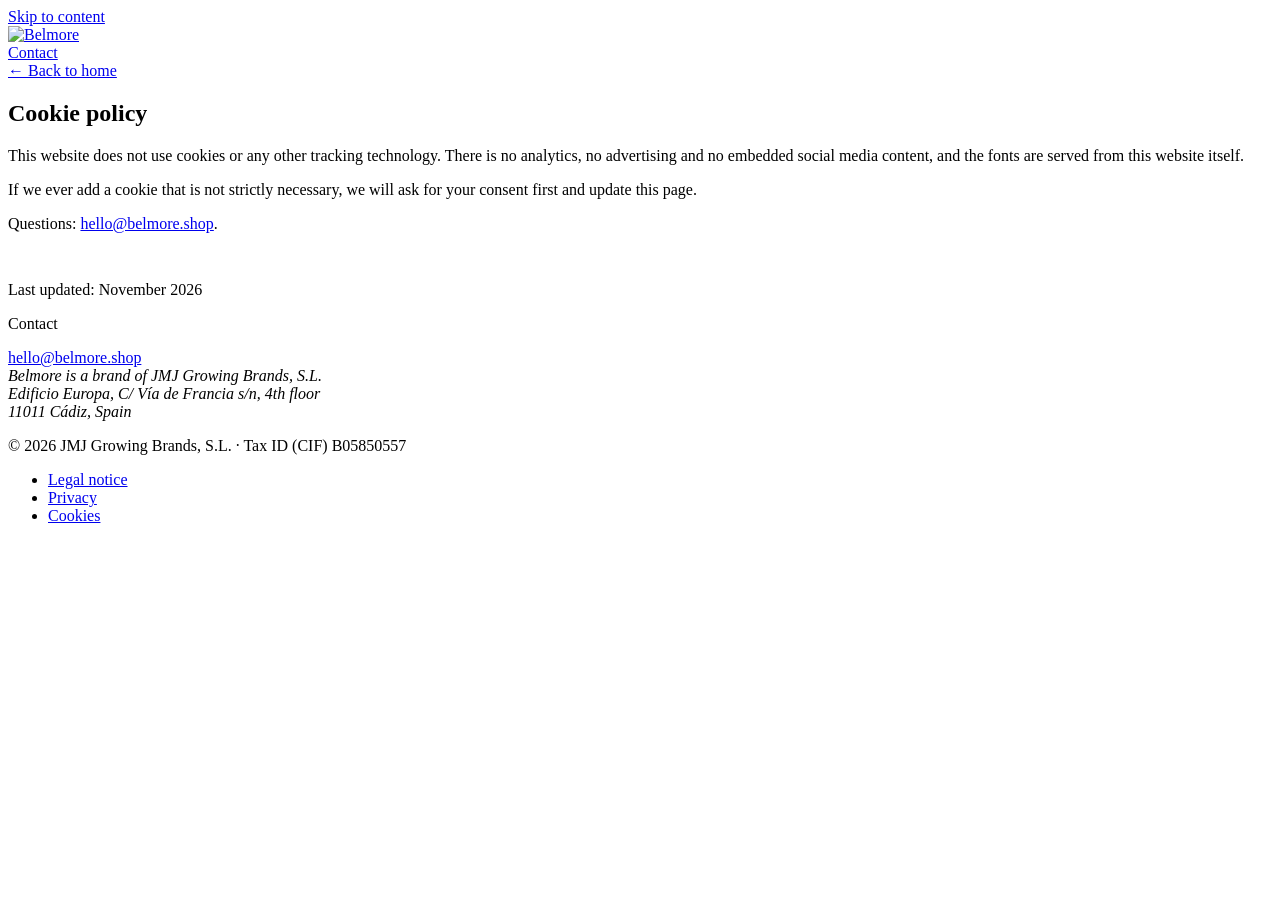
==== cookies.html @ 7d1f5de9 "Add files via upload" ====
<!doctype html>
<html lang="en-GB">
<head>
<meta charset="utf-8">
<meta name="viewport" content="width=device-width, initial-scale=1">
<title>Cookie policy · Belmore</title>
<meta name="description" content="Belmore. Home. Sport. Family. Survival. No slogans, no fluff: just small things that hit deep. Coming soon.">
<meta property="og:title" content="Belmore">
<meta property="og:description" content="Belmore. Home. Sport. Family. Survival. No slogans, no fluff: just small things that hit deep. Coming soon.">
<meta property="og:type" content="website">
<meta property="og:url" content="https://belmore.shop/cookies.html">
<meta property="og:image" content="https://belmore.shop/assets/img/mountain-1200.webp">
<meta name="theme-color" content="#121413">
<link rel="canonical" href="https://belmore.shop/cookies.html">
<link rel="icon" href="assets/img/favicon.png" type="image/png">
<link rel="apple-touch-icon" href="assets/img/apple-touch-icon.png">
<link rel="stylesheet" href="assets/site.css">
</head>
<body class="page">
<a class="skip" href="#main">Skip to content</a>
<header class="site-header">
  <div class="wrap">
    <a class="brand" href="./" aria-label="Belmore, home"><img src="assets/img/logo-260.png" srcset="assets/img/logo-260.png 1x, assets/img/logo-520.png 2x" alt="Belmore" width="260" height="107"></a>
    <nav class="nav" aria-label="Main"><a href="./#contact">Contact</a></nav>
  </div>
</header>
<main id="main">
<article class="wrap prose">
<a class="back" href="./">← Back to home</a>
<h1>Cookie policy</h1>

<p>This website does not use cookies or any other tracking technology. There is no analytics, no advertising and no embedded social media content, and the fonts are served from this website itself.</p>
<p>If we ever add a cookie that is not strictly necessary, we will ask for your consent first and update this page.</p>
<p>Questions: <a href="mailto:hello@belmore.shop">hello@belmore.shop</a>.</p>
<p class="label" style="margin-top:3rem">Last updated: November 2026</p>
</article>
</main>

<footer class="site-footer" id="contact">
  <div class="wrap">
    <div class="top">
      <div>
        <p class="label">Contact</p>
        <a class="mail" href="mailto:hello@belmore.shop">hello@belmore.shop</a>
      </div>
      <address class="address">Belmore is a brand of JMJ Growing Brands, S.L.<br>Edificio Europa, C/ Vía de Francia s/n, 4th floor<br>11011 Cádiz, Spain</address>
    </div>
    <div class="legal">
      <p>© 2026 JMJ Growing Brands, S.L. · Tax ID (CIF) B05850557</p>
      <ul>
        <li><a href="legal-notice.html">Legal notice</a></li>
        <li><a href="privacy.html">Privacy</a></li>
        <li><a href="cookies.html">Cookies</a></li>
      </ul>
    </div>
  </div>
</footer>
</body>
</html>
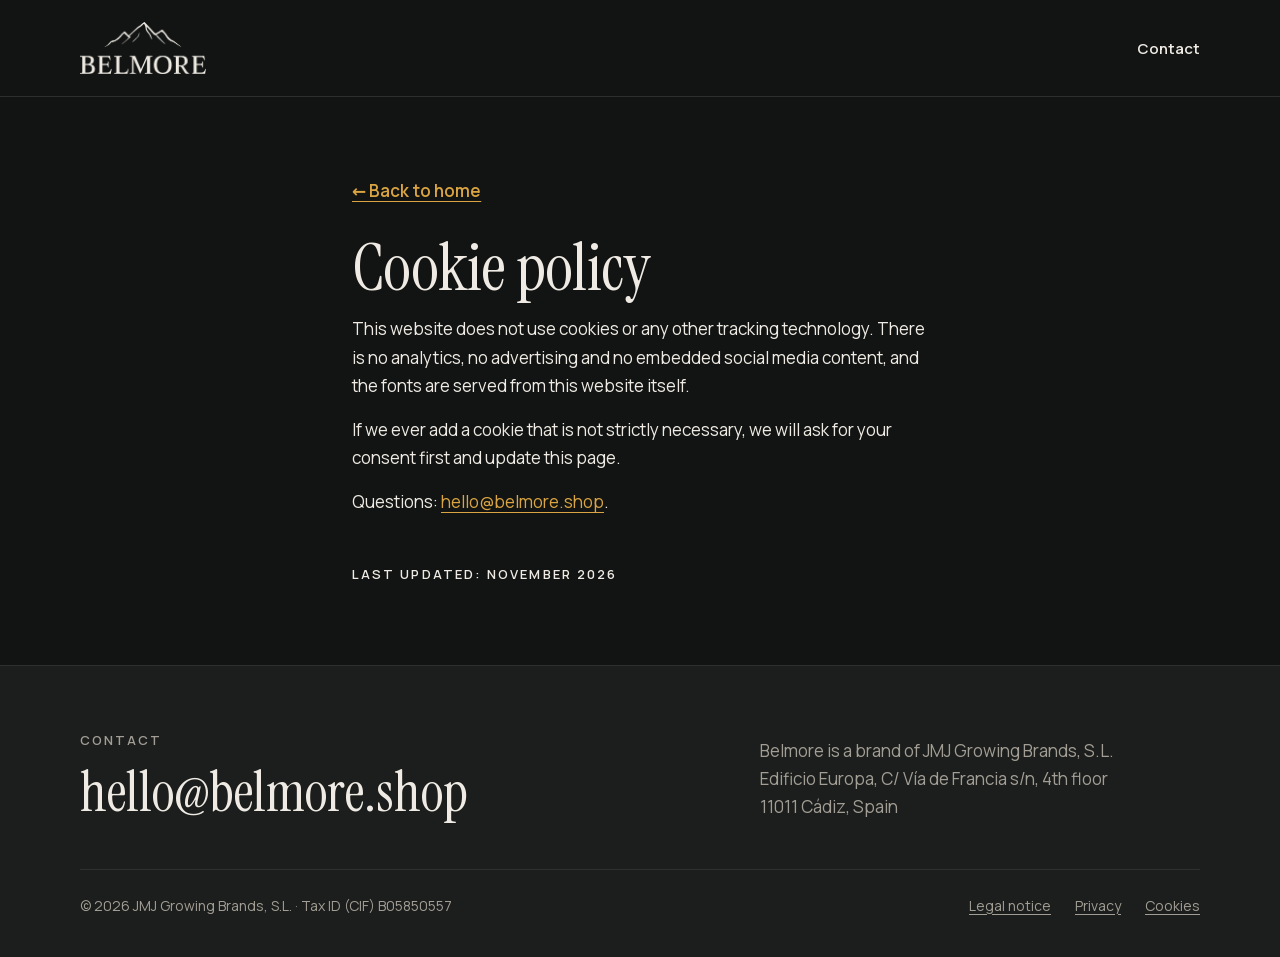
==== commit 1b024139: "Add files via upload" ====
--- a/cookies.html
+++ b/cookies.html
@@ -41,9 +41,9 @@
     <div class="top">
       <div>
         <p class="label">Contact</p>
-        <a class="mail" href="mailto:hello@belmore.shop">hello@belmore.shop</a>
+        <a class="mail" href="mailto:hello@belmore.shop">hello@<wbr>belmore.shop</a>
       </div>
-      <address class="address">Belmore is a brand of JMJ Growing Brands, S.L.<br>Edificio Europa, C/ Vía de Francia s/n, 4th floor<br>11011 Cádiz, Spain</address>
+      <div><address class="address">Belmore is a brand of JMJ Growing Brands, S.L.<br>Edificio Europa, C/ Vía de Francia s/n, 4th floor<br>11011 Cádiz, Spain</address></div>
     </div>
     <div class="legal">
       <p>© 2026 JMJ Growing Brands, S.L. · Tax ID (CIF) B05850557</p>
--- a/assets/site.css
+++ b/assets/site.css
@@ -0,0 +1,86 @@
+/* Belmore · ver WEBS/belmore/DESIGN.md */
+@font-face{font-family:"Instrument Serif";src:url(fonts/instrument-400.woff2) format("woff2");font-weight:400;font-style:normal;font-display:swap}
+@font-face{font-family:"Instrument Serif";src:url(fonts/instrument-400-italic.woff2) format("woff2");font-weight:400;font-style:italic;font-display:swap}
+@font-face{font-family:"Manrope";src:url(fonts/manrope-var.woff2) format("woff2");font-weight:400 600;font-style:normal;font-display:swap}
+
+:root{
+  color-scheme:dark;
+  --night:#121413; --night-2:#1B1E1C; --bone:#EFEBE4; --bone-muted:#A39E95; --line:#2D312E;
+  --amber:#D9A441; --amber-hover:#E8B95E;
+  --serif:"Instrument Serif",Georgia,"Times New Roman",serif;
+  --sans:"Manrope",system-ui,-apple-system,"Segoe UI",Roboto,sans-serif;
+  --wrap:76rem; --gutter:clamp(1.25rem,4vw,3rem); --section:clamp(6rem,3rem + 10vw,10rem);
+}
+*,*::before,*::after{box-sizing:border-box}
+html{-webkit-text-size-adjust:100%;text-size-adjust:100%}
+body{margin:0;background:var(--night);color:var(--bone);font-family:var(--sans);font-size:1.0625rem;line-height:1.65;font-size-adjust:from-font}
+img{display:block;max-width:100%;height:auto}
+a{color:var(--amber);text-decoration-thickness:1px;text-underline-offset:.22em}
+a:hover{text-decoration-thickness:2px}
+:focus-visible{outline:2px solid var(--bone);outline-offset:3px}
+.wrap{max-width:var(--wrap);margin-inline:auto;padding-inline:var(--gutter)}
+.skip{position:absolute;left:-9999px}
+.skip:focus{left:1rem;top:1rem;z-index:10;background:var(--bone);color:var(--night);padding:.5rem 1rem}
+
+h1,h2,h3{font-family:var(--serif);font-weight:400;line-height:1;letter-spacing:-.01em;margin:0;text-wrap:balance}
+p{margin:0;text-wrap:pretty}
+em{font-style:italic;color:var(--amber)}
+.label{font-size:.8125rem;font-weight:600;letter-spacing:.16em;text-transform:uppercase;color:var(--bone-muted)}
+
+/* Cabecera, encima de la foto */
+.site-header{position:absolute;inset:0 0 auto;z-index:2}
+.site-header .wrap{display:flex;align-items:center;justify-content:space-between;gap:1rem;min-height:6rem}
+.brand img{height:2.75rem;width:auto}
+@media (min-width:48rem){.brand img{height:3.25rem}}
+.nav a{color:var(--bone);font-weight:600;font-size:.9375rem;text-decoration:none;padding-block:.5rem}
+.nav a:hover{color:var(--amber)}
+.page .site-header{position:static;border-bottom:1px solid var(--line)}
+
+/* Portada a sangre */
+.hero{position:relative;min-height:100svh;display:grid;align-items:end;overflow:hidden}
+.hero img{position:absolute;inset:0;width:100%;height:100%;object-fit:cover;object-position:50% 35%}
+.hero::after{content:"";position:absolute;inset:0;background:linear-gradient(180deg,rgba(18,20,19,.55) 0%,rgba(18,20,19,.15) 35%,rgba(18,20,19,.75) 72%,var(--night) 100%)}
+.hero .wrap{position:relative;z-index:1;width:100%;padding-block:9rem clamp(3rem,2rem + 5vw,6rem)}
+.hero h1{margin-top:1.25rem;font-size:clamp(2.75rem,1.4rem + 5.4vw,6.5rem);line-height:.98;max-width:16ch}
+
+/* Bloques del manifiesto */
+.section{padding-block:var(--section);border-top:1px solid var(--line)}
+.big{font-family:var(--serif);font-size:clamp(2.5rem,1.3rem + 4.6vw,5.5rem);line-height:1}
+.sub{margin-top:1.5rem;font-size:clamp(1.25rem,1rem + .8vw,1.5rem);color:var(--bone-muted);max-width:30rem}
+.lines{list-style:none;margin:0;padding:0}
+.lines li{display:grid;grid-template-columns:3rem 1fr;gap:1rem;align-items:baseline;padding-block:clamp(1.75rem,1rem + 2.5vw,3rem);border-top:1px solid var(--line)}
+.lines li:last-child{border-bottom:1px solid var(--line)}
+.lines .num{font-size:.875rem;font-weight:600;letter-spacing:.08em;color:var(--bone-muted);font-variant-numeric:tabular-nums}
+.lines p{font-family:var(--serif);font-size:clamp(2rem,1.2rem + 3.4vw,4.25rem);line-height:1.02}
+.lines-head{margin-bottom:2.5rem}
+.pillars{display:flex;flex-wrap:wrap;gap:.5rem 2.5rem;margin-top:2rem;list-style:none;padding:0}
+.pillars li{font-size:clamp(1.25rem,1rem + 1vw,1.75rem);font-weight:600;letter-spacing:-.01em}
+.closing .big{font-size:clamp(3rem,1.5rem + 6vw,7rem)}
+.btn{display:inline-flex;align-items:center;min-height:3.25rem;margin-top:2.5rem;padding:0 1.75rem;background:var(--amber);color:var(--night);font-weight:600;text-decoration:none}
+.btn:hover{background:var(--amber-hover)}
+
+/* Aparición ligada al scroll: decorativa, solo si el navegador la soporta y sin "reduced motion" */
+@media (prefers-reduced-motion:no-preference){
+  @supports ((animation-timeline:view()) and (animation-range:entry)){
+    @keyframes rise{from{opacity:0;translate:0 2.5rem}}
+    .reveal{animation:rise auto linear backwards;animation-timeline:view();animation-range:entry 0% entry 80%}
+  }
+}
+
+/* Pie */
+.site-footer{border-top:1px solid var(--line);padding-block:4rem 2.5rem;background:var(--night-2)}
+.site-footer .top{display:grid;gap:2rem}
+@media (min-width:56rem){.site-footer .top{grid-template-columns:7fr 5fr;gap:4rem;align-items:end}}
+.mail{display:inline-block;max-width:100%;margin-top:.75rem;font-family:var(--serif);font-size:clamp(1.75rem,1rem + 3vw,3.25rem);line-height:1.1;color:var(--bone);text-decoration:none;overflow-wrap:anywhere}
+.mail:hover{color:var(--amber)}
+.address{font-style:normal;color:var(--bone-muted)}
+.legal{display:flex;flex-wrap:wrap;justify-content:space-between;gap:1rem 2rem;margin-top:3rem;padding-top:1.5rem;border-top:1px solid var(--line);font-size:.875rem;color:var(--bone-muted)}
+.legal ul{display:flex;flex-wrap:wrap;gap:.5rem 1.5rem;list-style:none;margin:0;padding:0}
+.legal a{color:var(--bone-muted)}
+
+/* Páginas legales */
+.prose{max-width:42rem;padding-block:clamp(3rem,2rem + 4vw,5rem)}
+.prose h1{font-size:clamp(2.5rem,1.5rem + 3vw,4rem)}
+.prose h2{font-family:var(--sans);font-size:1.125rem;font-weight:600;margin-top:2.5rem}
+.prose p{margin-top:1rem;color:var(--bone)}
+.prose .back{display:inline-block;margin-bottom:2rem;font-weight:600}
